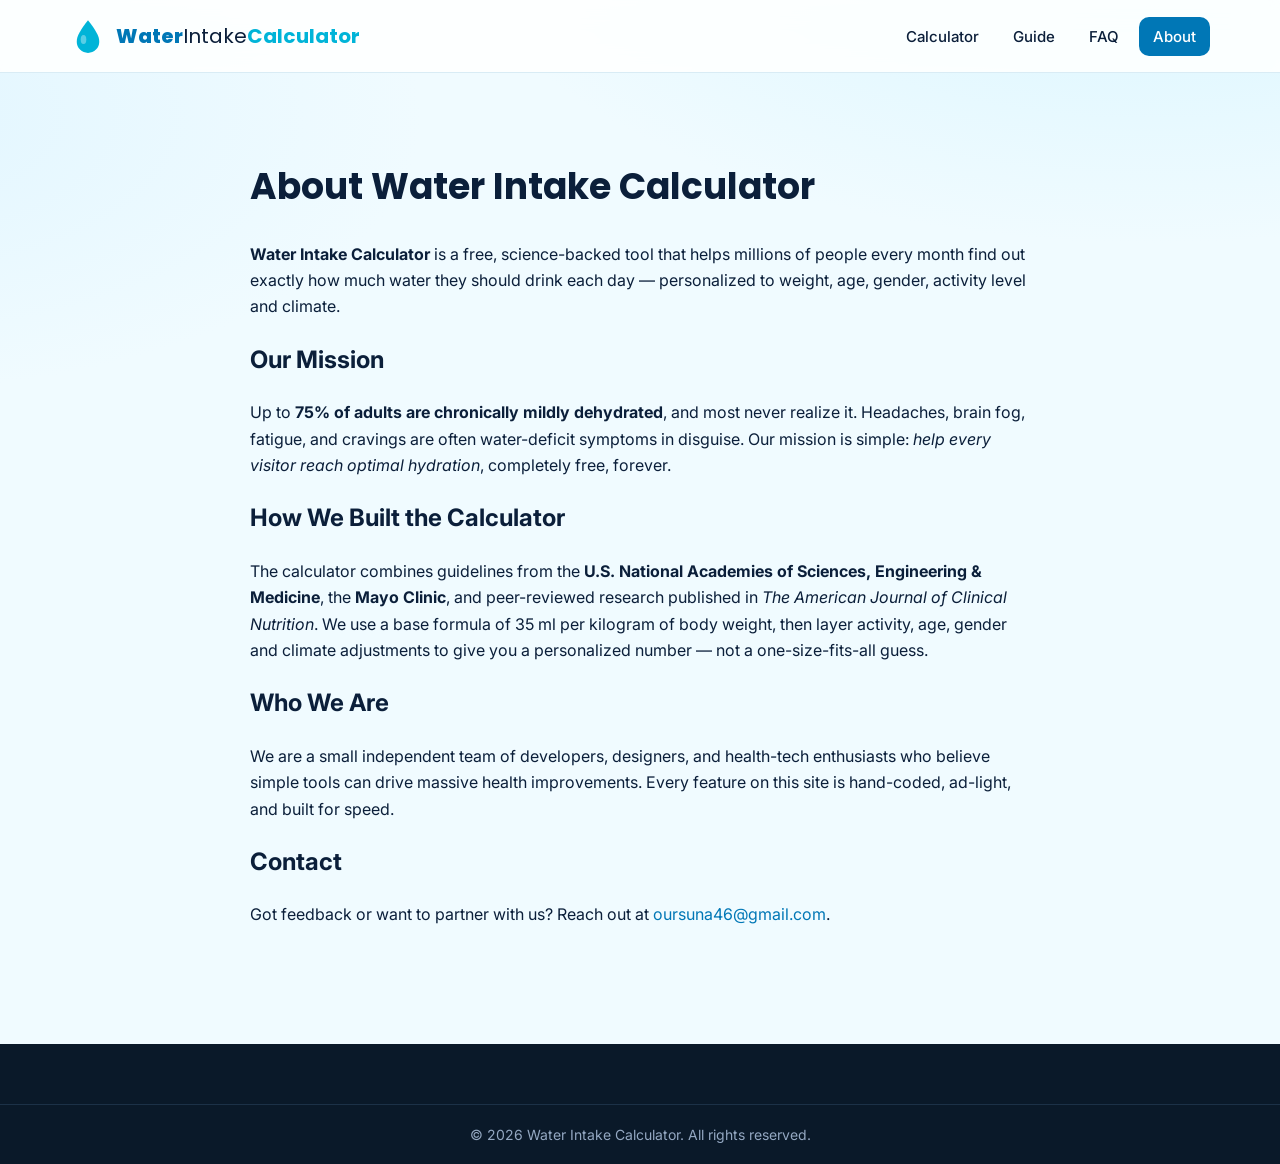
==== about.html @ 1683882d "Add files via upload" ====
<!DOCTYPE html>
<html lang="en">
<head>
<meta charset="UTF-8" />
<meta name="viewport" content="width=device-width, initial-scale=1.0" />
<title>About Us – Water Intake Calculator</title>
<meta name="description" content="About Water Intake Calculator – our mission to help everyone stay properly hydrated using science-based personalized water intake recommendations." />
<link rel="canonical" href="https://waterintakecalculator.github.io/about.html" />
<meta name="robots" content="index, follow" />
<link rel="icon" type="image/svg+xml" href="data:image/svg+xml,%3Csvg xmlns='http://www.w3.org/2000/svg' viewBox='0 0 64 64'%3E%3Cpath d='M32 4 C 18 22, 12 32, 12 42 a20 20 0 0 0 40 0 c0 -10 -6 -20 -20 -38 z' fill='%2300b4d8'/%3E%3C/svg%3E" />
<link rel="preconnect" href="https://fonts.googleapis.com" />
<link href="https://fonts.googleapis.com/css2?family=Inter:wght@400;500;600;700;800&family=Poppins:wght@600;700;800&display=swap" rel="stylesheet" />
<link rel="stylesheet" href="style.css" />
</head>
<body>
<header class="site-header">
  <div class="container header-inner">
    <a href="index.html" class="logo">
      <span class="logo-mark"><svg viewBox="0 0 64 64" width="36" height="36"><path d="M32 4 C 18 22, 12 32, 12 42 a20 20 0 0 0 40 0 c0 -10 -6 -20 -20 -38 z" fill="#00b4d8"/><ellipse cx="24" cy="38" rx="5" ry="8" fill="#ffffff" opacity=".35"/></svg></span>
      <span class="logo-text"><b>Water</b>Intake<span>Calculator</span></span>
    </a>
    <nav class="main-nav"><ul>
      <li><a href="index.html#calculator">Calculator</a></li>
      <li><a href="index.html#article">Guide</a></li>
      <li><a href="index.html#faq">FAQ</a></li>
      <li><a href="about.html" class="btn-link">About</a></li>
    </ul></nav>
  </div>
</header>

<main class="container" style="max-width:820px;padding:60px 20px">
  <h1 style="font-family:Poppins;font-size:36px">About Water Intake Calculator</h1>
  <p><strong>Water Intake Calculator</strong> is a free, science-backed tool that helps millions of people every month find out exactly how much water they should drink each day — personalized to weight, age, gender, activity level and climate.</p>

  <h2>Our Mission</h2>
  <p>Up to <strong>75% of adults are chronically mildly dehydrated</strong>, and most never realize it. Headaches, brain fog, fatigue, and cravings are often water-deficit symptoms in disguise. Our mission is simple: <em>help every visitor reach optimal hydration</em>, completely free, forever.</p>

  <h2>How We Built the Calculator</h2>
  <p>The calculator combines guidelines from the <strong>U.S. National Academies of Sciences, Engineering &amp; Medicine</strong>, the <strong>Mayo Clinic</strong>, and peer-reviewed research published in <em>The American Journal of Clinical Nutrition</em>. We use a base formula of 35 ml per kilogram of body weight, then layer activity, age, gender and climate adjustments to give you a personalized number — not a one-size-fits-all guess.</p>

  <h2>Who We Are</h2>
  <p>We are a small independent team of developers, designers, and health-tech enthusiasts who believe simple tools can drive massive health improvements. Every feature on this site is hand-coded, ad-light, and built for speed.</p>

  <h2>Contact</h2>
  <p>Got feedback or want to partner with us? Reach out at <a href="mailto:oursuna46@gmail.com">oursuna46@gmail.com</a>.</p>
</main>

<footer class="site-footer">
  <div class="footer-bottom"><div class="container"><p>© <span id="y"></span> Water Intake Calculator. All rights reserved.</p></div></div>
</footer>
<script>document.getElementById('y').textContent=new Date().getFullYear();</script>
</body>
</html>
---- style.css ----
/* ========================================================
   WATER INTAKE CALCULATOR – Professional Stylesheet
   Palette: cyan #00d4ff → teal #00b4d8 → deep ocean #0077b6 + sand #fff8e7
   ======================================================== */

:root{
  --primary:#0077b6;
  --primary-2:#00b4d8;
  --primary-3:#00d4ff;
  --accent:#ffd166;
  --bg:#f0fbff;
  --bg-2:#ffffff;
  --text:#0b1f3a;
  --muted:#4d6079;
  --border:#d9ecf5;
  --shadow:0 10px 30px rgba(0,119,182,.10);
  --shadow-lg:0 20px 50px rgba(0,119,182,.18);
  --radius:18px;
  --radius-sm:10px;
  --maxw:1180px;
  --font-body:'Inter',system-ui,-apple-system,Segoe UI,Roboto,Arial,sans-serif;
  --font-head:'Poppins',var(--font-body);
}

*,*::before,*::after{box-sizing:border-box}
html{scroll-behavior:smooth;-webkit-text-size-adjust:100%}
body{
  margin:0;font-family:var(--font-body);color:var(--text);
  background:
    radial-gradient(1200px 600px at 90% -10%, #d6f5ff 0%, transparent 60%),
    radial-gradient(1000px 500px at -10% 10%, #e2f6ff 0%, transparent 55%),
    var(--bg);
  line-height:1.65;-webkit-font-smoothing:antialiased;
}
img{max-width:100%;display:block}
a{color:var(--primary);text-decoration:none}
a:hover{text-decoration:underline}

.container{max-width:var(--maxw);margin:0 auto;padding:0 20px}

/* ============ SKIP LINK ============ */
.skip-link{position:absolute;left:-9999px;top:0;background:var(--primary);color:#fff;padding:10px 16px;border-radius:0 0 8px 0;z-index:9999}
.skip-link:focus{left:0}

/* ============ HEADER ============ */
.site-header{
  position:sticky;top:0;z-index:50;background:rgba(255,255,255,.88);
  backdrop-filter:saturate(150%) blur(12px);border-bottom:1px solid var(--border);
}
.header-inner{display:flex;align-items:center;justify-content:space-between;height:72px;gap:16px}
.logo{display:flex;align-items:center;gap:10px;font-family:var(--font-head);font-size:20px;color:var(--text)}
.logo:hover{text-decoration:none}
.logo-text b{color:var(--primary);font-weight:800}
.logo-text span{color:var(--primary-2);font-weight:700}
.logo-mark{display:inline-flex}
.main-nav ul{display:flex;gap:6px;list-style:none;margin:0;padding:0}
.main-nav a{padding:10px 14px;border-radius:10px;color:var(--text);font-weight:500;font-size:15px}
.main-nav a:hover{background:#e2f6ff;text-decoration:none;color:var(--primary)}
.main-nav .btn-link{background:var(--primary);color:#fff}
.main-nav .btn-link:hover{background:var(--primary-2);color:#fff}

.nav-toggle{display:none;background:none;border:0;width:42px;height:42px;cursor:pointer}
.nav-toggle span{display:block;height:3px;width:24px;margin:5px auto;background:var(--text);border-radius:3px;transition:.25s}
.nav-toggle[aria-expanded="true"] span:nth-child(1){transform:translateY(8px) rotate(45deg)}
.nav-toggle[aria-expanded="true"] span:nth-child(2){opacity:0}
.nav-toggle[aria-expanded="true"] span:nth-child(3){transform:translateY(-8px) rotate(-45deg)}

/* ============ HERO ============ */
.hero{padding:60px 0 30px;position:relative;overflow:hidden}
.hero::before{
  content:"";position:absolute;inset:0;
  background:
    radial-gradient(600px 300px at 80% 20%,rgba(0,212,255,.18),transparent 70%),
    radial-gradient(500px 250px at 10% 80%,rgba(0,119,182,.12),transparent 70%);
  z-index:-1;
}
.hero-grid{display:grid;grid-template-columns:1.05fr 1fr;gap:48px;align-items:center}
.eyebrow{
  display:inline-block;background:#fff;border:1px solid var(--border);
  padding:6px 14px;border-radius:999px;font-size:13px;font-weight:600;color:var(--primary);
  box-shadow:var(--shadow);
}
.hero h1{font-family:var(--font-head);font-size:clamp(28px,4.6vw,52px);line-height:1.1;margin:14px 0 14px;font-weight:800;letter-spacing:-.5px}
.gradient-text{
  background:linear-gradient(90deg,var(--primary),var(--primary-3));
  -webkit-background-clip:text;background-clip:text;color:transparent;
}
.lead{font-size:18px;color:var(--muted);margin:0 0 18px}
.hero-bullets{list-style:none;padding:0;margin:0;display:grid;gap:6px;font-weight:500}
.hero-bullets li{font-size:15px}

/* ============ CALCULATOR CARD ============ */
.calc-card{
  background:linear-gradient(180deg,#fff,#f6fcff);
  border:1px solid var(--border);border-radius:24px;
  box-shadow:var(--shadow-lg);overflow:hidden;
}
.calc-tabs{display:flex;background:#e2f6ff;padding:6px;gap:6px;flex-wrap:wrap}
.tab{
  flex:1;min-width:120px;border:0;background:transparent;padding:12px 8px;border-radius:14px;
  font-weight:600;cursor:pointer;color:var(--muted);font-size:14px;transition:.2s;
}
.tab.active{background:#fff;color:var(--primary);box-shadow:0 4px 14px rgba(0,119,182,.15)}
.tab:hover{color:var(--primary)}
.calc-body{padding:24px 24px 28px}
.form-row{display:grid;grid-template-columns:1fr 1fr;gap:14px;margin-bottom:14px}
.form-row.single{grid-template-columns:1fr}
.form-field label{display:block;font-weight:600;margin-bottom:6px;font-size:14px;color:var(--text)}
.form-field input,.form-field select{
  width:100%;padding:13px 14px;font-size:16px;border:2px solid var(--border);
  border-radius:12px;background:#fff;color:var(--text);font-family:inherit;font-weight:500;
  transition:.15s;
}
.form-field input:focus,.form-field select:focus{outline:none;border-color:var(--primary-2);box-shadow:0 0 0 4px rgba(0,180,216,.15)}
.weight-wrap{position:relative}
.weight-wrap .unit-label{position:absolute;right:14px;top:50%;transform:translateY(-50%);color:var(--muted);font-weight:700;pointer-events:none;font-size:14px}
.weight-wrap input{padding-right:48px}

.btn-primary{
  margin-top:8px;width:100%;padding:16px 20px;border:0;border-radius:14px;cursor:pointer;
  font-weight:700;font-size:17px;color:#fff;
  background:linear-gradient(135deg,var(--primary),var(--primary-3));
  box-shadow:0 10px 24px rgba(0,119,182,.35);transition:.2s;
}
.btn-primary:hover{transform:translateY(-2px);box-shadow:0 14px 30px rgba(0,119,182,.45)}
.btn-primary span{display:inline-block;margin-left:6px;transition:.2s}
.btn-primary:hover span{transform:translateX(4px)}

/* ============ RESULT ============ */
.result{margin-top:22px}
.result-hero{
  background:linear-gradient(135deg,var(--primary),var(--primary-3));
  color:#fff;border-radius:16px;padding:22px 18px;text-align:center;
  box-shadow:0 12px 30px rgba(0,119,182,.25);position:relative;overflow:hidden;
}
.result-hero::before{
  content:"💧";position:absolute;font-size:120px;opacity:.12;right:-10px;top:-20px;
}
.result-hero .label{font-size:13px;text-transform:uppercase;letter-spacing:2px;opacity:.85;font-weight:600;margin-bottom:6px}
.result-hero .big-number{font-family:var(--font-head);font-size:44px;font-weight:800;line-height:1.05;margin:0}
.result-hero .sub{margin-top:6px;opacity:.95;font-weight:500;font-size:14px}

.result-grid{display:grid;grid-template-columns:repeat(4,1fr);gap:10px;margin-top:14px}
.result-card{
  background:#fff;border:1.5px solid var(--border);border-radius:12px;padding:12px 8px;text-align:center;
}
.result-card .rc-val{font-family:var(--font-head);font-size:18px;font-weight:800;color:var(--text)}
.result-card .rc-meta{font-size:11px;color:var(--muted);margin-top:2px;text-transform:uppercase;letter-spacing:1px;font-weight:600}

.glass-bar{margin-top:14px;background:#e2f6ff;border-radius:12px;padding:12px 14px;font-size:14px;color:var(--muted);text-align:center}
.glass-bar b{color:var(--primary);font-weight:700}

.result-tips{margin-top:12px;background:#fff8e7;border-left:4px solid var(--accent);
  padding:12px 14px;font-size:13.5px;color:#5a4a10;border-radius:8px}

/* ============ SECTIONS ============ */
section{padding:60px 0}
.section-title{font-family:var(--font-head);font-size:clamp(24px,3.4vw,38px);text-align:center;font-weight:800;margin:0 0 10px;letter-spacing:-.3px}
.section-sub{text-align:center;color:var(--muted);max-width:760px;margin:0 auto 36px;font-size:17px}

/* ============ HOW IT WORKS ============ */
.how-grid{display:grid;grid-template-columns:repeat(4,1fr);gap:20px}
.how-card{
  background:#fff;border:1px solid var(--border);border-radius:var(--radius);
  padding:24px 20px;text-align:center;box-shadow:var(--shadow);transition:.25s;
}
.how-card:hover{transform:translateY(-4px);box-shadow:var(--shadow-lg)}
.how-num{
  width:46px;height:46px;border-radius:14px;margin:0 auto 14px;
  background:linear-gradient(135deg,var(--primary),var(--primary-3));
  color:#fff;font-weight:800;font-size:20px;display:flex;align-items:center;justify-content:center;
  font-family:var(--font-head);
}
.how-card h3{margin:0 0 6px;font-family:var(--font-head);font-size:18px}
.how-card p{margin:0;color:var(--muted);font-size:14.5px}

/* ============ TABLES ============ */
.table-wrap{overflow-x:auto;background:#fff;border:1px solid var(--border);border-radius:var(--radius);box-shadow:var(--shadow)}
.age-table{width:100%;border-collapse:collapse;min-width:560px}
.age-table th,.age-table td{padding:14px 16px;text-align:left;border-bottom:1px solid var(--border);font-size:15px}
.age-table th{background:#e2f6ff;font-family:var(--font-head);font-weight:700;color:var(--primary)}
.age-table tr:last-child td{border-bottom:0}
.age-table tr:hover td{background:#f6fcff}
.footnote{text-align:center;color:var(--muted);font-size:13.5px;margin-top:14px}

/* ============ ARTICLE ============ */
.article{padding:60px 0;background:#fff;border-top:1px solid var(--border);border-bottom:1px solid var(--border)}
.article-grid{display:grid;grid-template-columns:1fr 200px;gap:40px;align-items:start}
.article-body h2{font-family:var(--font-head);font-size:32px;margin:0 0 16px;letter-spacing:-.3px}
.article-body h3{font-family:var(--font-head);font-size:22px;margin:30px 0 10px;color:var(--primary)}
.article-body p,.article-body li{font-size:16.5px;color:#1f2c44}
.article-body ul,.article-body ol{padding-left:22px}
.article-body li{margin:4px 0}
.article-body blockquote{
  border-left:4px solid var(--primary-2);background:#f0fbff;padding:14px 18px;
  margin:14px 0;border-radius:8px;font-size:16px;color:var(--text);
}

/* ============ FAQ ============ */
.faq details{
  background:#fff;border:1px solid var(--border);border-radius:14px;padding:16px 20px;
  margin-bottom:12px;box-shadow:0 4px 14px rgba(0,119,182,.05);
}
.faq summary{cursor:pointer;font-weight:700;font-size:17px;list-style:none;display:flex;justify-content:space-between;align-items:center}
.faq summary::-webkit-details-marker{display:none}
.faq summary::after{content:"+";font-size:24px;color:var(--primary);font-weight:300;transition:.2s}
.faq details[open] summary::after{transform:rotate(45deg)}
.faq details p{margin:12px 0 0;color:var(--muted)}

/* ============ FOOTER ============ */
.site-footer{background:#0a1929;color:#c5d4e6;padding:60px 0 0;margin-top:40px}
.footer-grid{display:grid;grid-template-columns:1.4fr 1fr 1fr 1.2fr;gap:30px;padding-bottom:36px}
.site-footer h4{color:#fff;font-family:var(--font-head);font-size:16px;margin:0 0 14px;letter-spacing:.3px}
.site-footer ul{list-style:none;padding:0;margin:0}
.site-footer li{margin:6px 0}
.site-footer a{color:#c5d4e6}
.site-footer a:hover{color:#fff}
.logo-footer .logo-text b,.logo-footer .logo-text span{color:#fff}
.logo-footer .logo-text{color:#fff}
.footer-bottom{border-top:1px solid #1c3147;padding:18px 0;font-size:14px;color:#94a8c2;text-align:center}
.footer-bottom p{margin:0}

/* ============ AD STYLES ============ */
.ad-wrap{
  display:flex;flex-direction:column;align-items:center;gap:6px;
  margin:24px auto;padding:14px;background:#fff;
  border:1px dashed var(--border);border-radius:var(--radius-sm);max-width:780px;
}
.ad-label{font-size:11px;text-transform:uppercase;letter-spacing:1.5px;color:#7d8da3;font-weight:600}
.ad-desktop{display:block}
.ad-mobile{display:none}
.ad-rect{max-width:340px}
.ad-banner{max-width:520px}

/* ============ STICKY BOTTOM ============ */
.sticky-bottom-ad{
  position:fixed;left:50%;bottom:8px;transform:translateX(-50%);
  background:#fff;border:1px solid var(--border);border-radius:12px;
  padding:6px 8px 6px 8px;box-shadow:0 -4px 18px rgba(0,0,0,.12);
  z-index:9998;display:flex;flex-direction:column;align-items:center;gap:2px;
}
.sticky-bottom-ad .ad-label{font-size:9px;letter-spacing:1px}
.ad-close{
  position:absolute;top:-10px;right:-10px;width:26px;height:26px;border-radius:50%;
  background:#fff;border:1.5px solid var(--border);color:var(--text);
  font-size:18px;line-height:1;cursor:pointer;box-shadow:0 4px 10px rgba(0,0,0,.1);
  display:flex;align-items:center;justify-content:center;font-weight:700;
}
.ad-close:hover{background:var(--primary);color:#fff;border-color:var(--primary)}

/* ============ SIDEBAR ADS (hidden until scroll into article) ============ */
.article-aside{
  position:sticky;top:90px;display:flex;flex-direction:column;gap:24px;
  opacity:0;visibility:hidden;transform:translateY(20px);
  transition:opacity .5s ease, transform .5s ease, visibility .5s;
}
.article-aside.show{opacity:1;visibility:visible;transform:translateY(0)}
.sidebar-ad{
  position:relative;background:#fff;border:1px solid var(--border);
  border-radius:12px;padding:8px;display:flex;flex-direction:column;
  align-items:center;gap:4px;box-shadow:var(--shadow);
}
.sidebar-ad.hidden{display:none}

/* ============ RESPONSIVE ============ */
@media (max-width:980px){
  .hero-grid{grid-template-columns:1fr;gap:30px}
  .how-grid{grid-template-columns:repeat(2,1fr)}
  .article-grid{grid-template-columns:1fr}
  .article-aside{position:static;flex-direction:row;flex-wrap:wrap;justify-content:center}
  .footer-grid{grid-template-columns:1fr 1fr;gap:24px}
}
@media (max-width:720px){
  section{padding:44px 0}
  .hero{padding:36px 0 20px}
  .main-nav ul{
    position:absolute;top:72px;left:0;right:0;background:#fff;
    flex-direction:column;gap:0;padding:10px 16px 18px;
    border-bottom:1px solid var(--border);
    box-shadow:0 12px 24px rgba(0,0,0,.06);display:none;
  }
  .main-nav.open ul{display:flex}
  .main-nav a{display:block;padding:12px 14px}
  .nav-toggle{display:block}
  .how-grid{grid-template-columns:1fr 1fr}
  .footer-grid{grid-template-columns:1fr 1fr}
  .ad-desktop{display:none}
  .ad-mobile{display:block}
  .result-grid{grid-template-columns:repeat(2,1fr)}
  .form-row{grid-template-columns:1fr}
  .calc-body{padding:20px 16px 24px}
  .result-hero .big-number{font-size:36px}
  .tab{font-size:13px;padding:10px 6px;min-width:0}
}
@media (max-width:480px){
  .footer-grid{grid-template-columns:1fr}
  .how-grid{grid-template-columns:1fr}
  .logo-text{font-size:18px}
  .result-grid{grid-template-columns:1fr 1fr}
}

@media print{
  .site-header,.site-footer,.ad-wrap,.sticky-bottom-ad,.article-aside,#container-e2c2c3904bed6a40219fb955812671f3{display:none!important}
}
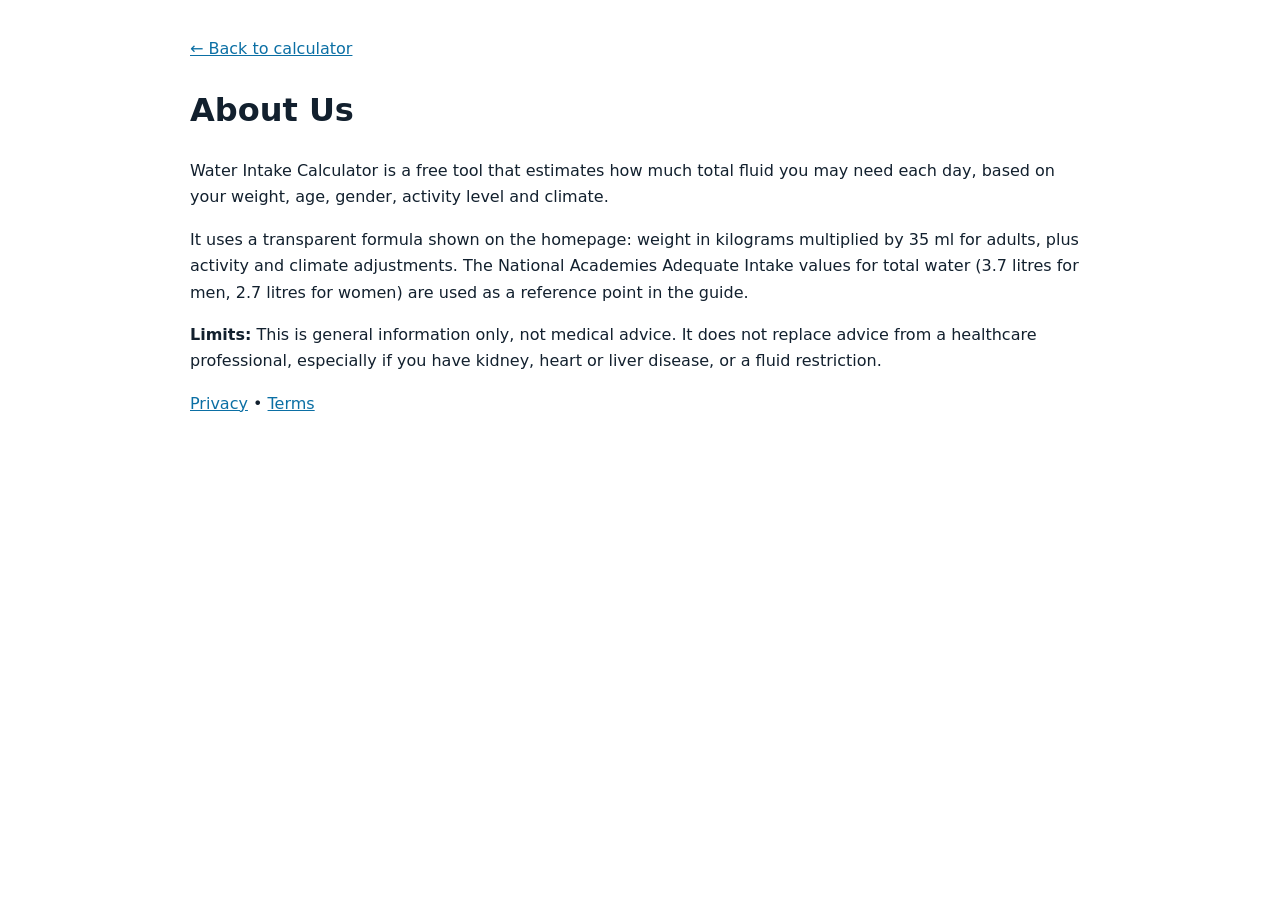
==== commit dc32eb1d: "Add files via upload" ====
--- a/about.html
+++ b/about.html
@@ -1,53 +1,14 @@
 <!DOCTYPE html>
-<html lang="en">
-<head>
-<meta charset="UTF-8" />
-<meta name="viewport" content="width=device-width, initial-scale=1.0" />
-<title>About Us – Water Intake Calculator</title>
-<meta name="description" content="About Water Intake Calculator – our mission to help everyone stay properly hydrated using science-based personalized water intake recommendations." />
-<link rel="canonical" href="https://waterintakecalculator.github.io/about.html" />
-<meta name="robots" content="index, follow" />
-<link rel="icon" type="image/svg+xml" href="data:image/svg+xml,%3Csvg xmlns='http://www.w3.org/2000/svg' viewBox='0 0 64 64'%3E%3Cpath d='M32 4 C 18 22, 12 32, 12 42 a20 20 0 0 0 40 0 c0 -10 -6 -20 -20 -38 z' fill='%2300b4d8'/%3E%3C/svg%3E" />
-<link rel="preconnect" href="https://fonts.googleapis.com" />
-<link href="https://fonts.googleapis.com/css2?family=Inter:wght@400;500;600;700;800&family=Poppins:wght@600;700;800&display=swap" rel="stylesheet" />
-<link rel="stylesheet" href="style.css" />
-</head>
-<body>
-<header class="site-header">
-  <div class="container header-inner">
-    <a href="index.html" class="logo">
-      <span class="logo-mark"><svg viewBox="0 0 64 64" width="36" height="36"><path d="M32 4 C 18 22, 12 32, 12 42 a20 20 0 0 0 40 0 c0 -10 -6 -20 -20 -38 z" fill="#00b4d8"/><ellipse cx="24" cy="38" rx="5" ry="8" fill="#ffffff" opacity=".35"/></svg></span>
-      <span class="logo-text"><b>Water</b>Intake<span>Calculator</span></span>
-    </a>
-    <nav class="main-nav"><ul>
-      <li><a href="index.html#calculator">Calculator</a></li>
-      <li><a href="index.html#article">Guide</a></li>
-      <li><a href="index.html#faq">FAQ</a></li>
-      <li><a href="about.html" class="btn-link">About</a></li>
-    </ul></nav>
-  </div>
-</header>
-
-<main class="container" style="max-width:820px;padding:60px 20px">
-  <h1 style="font-family:Poppins;font-size:36px">About Water Intake Calculator</h1>
-  <p><strong>Water Intake Calculator</strong> is a free, science-backed tool that helps millions of people every month find out exactly how much water they should drink each day — personalized to weight, age, gender, activity level and climate.</p>
-
-  <h2>Our Mission</h2>
-  <p>Up to <strong>75% of adults are chronically mildly dehydrated</strong>, and most never realize it. Headaches, brain fog, fatigue, and cravings are often water-deficit symptoms in disguise. Our mission is simple: <em>help every visitor reach optimal hydration</em>, completely free, forever.</p>
-
-  <h2>How We Built the Calculator</h2>
-  <p>The calculator combines guidelines from the <strong>U.S. National Academies of Sciences, Engineering &amp; Medicine</strong>, the <strong>Mayo Clinic</strong>, and peer-reviewed research published in <em>The American Journal of Clinical Nutrition</em>. We use a base formula of 35 ml per kilogram of body weight, then layer activity, age, gender and climate adjustments to give you a personalized number — not a one-size-fits-all guess.</p>
-
-  <h2>Who We Are</h2>
-  <p>We are a small independent team of developers, designers, and health-tech enthusiasts who believe simple tools can drive massive health improvements. Every feature on this site is hand-coded, ad-light, and built for speed.</p>
-
-  <h2>Contact</h2>
-  <p>Got feedback or want to partner with us? Reach out at <a href="mailto:oursuna46@gmail.com">oursuna46@gmail.com</a>.</p>
-</main>
-
-<footer class="site-footer">
-  <div class="footer-bottom"><div class="container"><p>© <span id="y"></span> Water Intake Calculator. All rights reserved.</p></div></div>
-</footer>
-<script>document.getElementById('y').textContent=new Date().getFullYear();</script>
-</body>
-</html>
+<html lang="en"><head><meta charset="UTF-8"><meta name="viewport" content="width=device-width, initial-scale=1">
+<title>About – Water Intake Calculator</title>
+<meta name="description" content="About the free water intake calculator: what it does, the formula it uses, and its limits.">
+<link rel="canonical" href="https://waterintakecalculator.github.io/about.html">
+<style>body{font-family:system-ui,Arial,sans-serif;max-width:900px;margin:0 auto;padding:20px;color:#12202e;line-height:1.65}a{color:#0b6fa4}</style>
+</head><body>
+<p><a href="index.html">← Back to calculator</a></p>
+<h1>About Us</h1>
+<p>Water Intake Calculator is a free tool that estimates how much total fluid you may need each day, based on your weight, age, gender, activity level and climate.</p>
+<p>It uses a transparent formula shown on the homepage: weight in kilograms multiplied by 35 ml for adults, plus activity and climate adjustments. The National Academies Adequate Intake values for total water (3.7 litres for men, 2.7 litres for women) are used as a reference point in the guide.</p>
+<p><strong>Limits:</strong> This is general information only, not medical advice. It does not replace advice from a healthcare professional, especially if you have kidney, heart or liver disease, or a fluid restriction.</p>
+<p><a href="privacy.html">Privacy</a> • <a href="terms.html">Terms</a></p>
+</body></html>
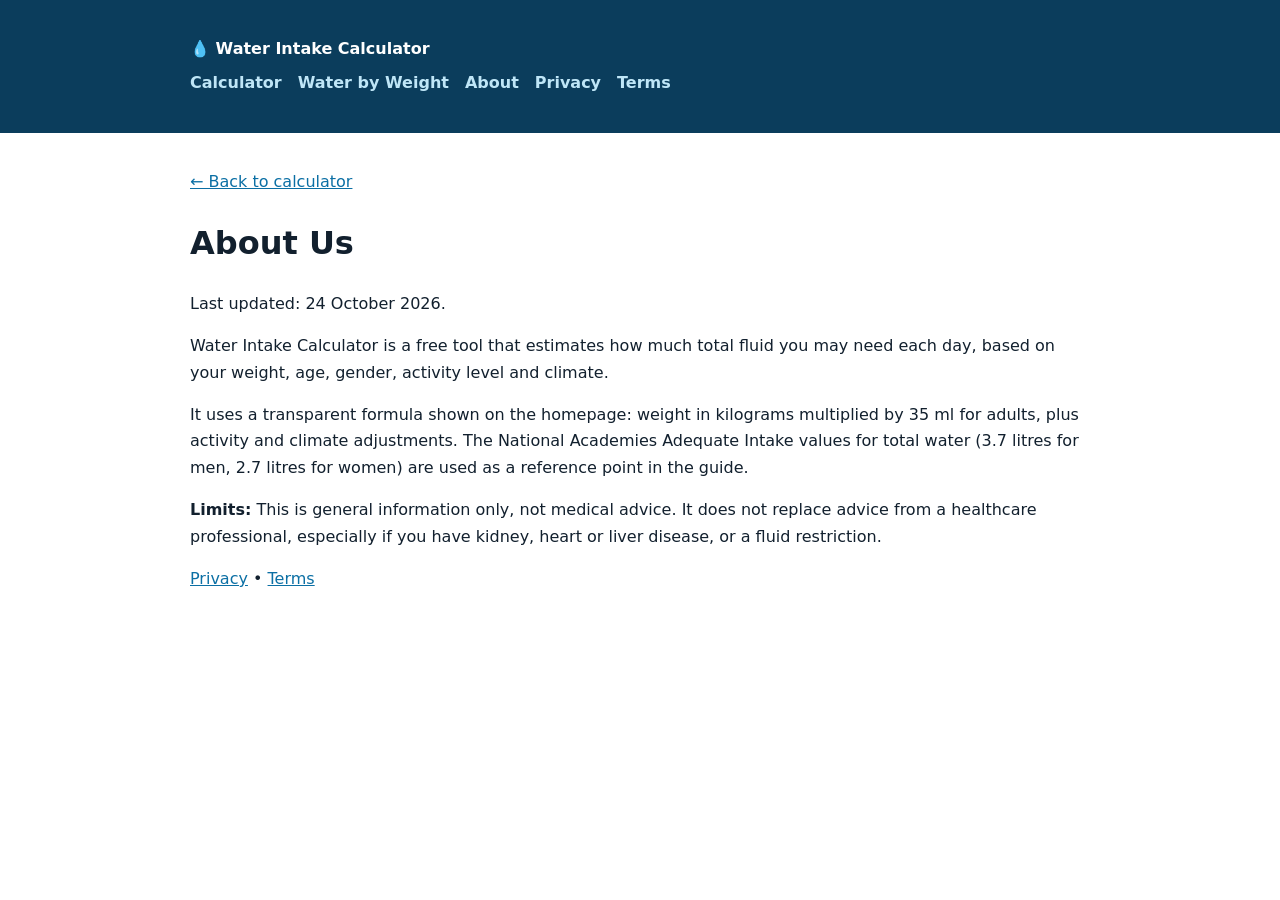
==== commit 64d71072: "Add files via upload" ====
--- a/about.html
+++ b/about.html
@@ -3,12 +3,17 @@
 <title>About – Water Intake Calculator</title>
 <meta name="description" content="About the free water intake calculator: what it does, the formula it uses, and its limits.">
 <link rel="canonical" href="https://waterintakecalculator.github.io/about.html">
-<style>body{font-family:system-ui,Arial,sans-serif;max-width:900px;margin:0 auto;padding:20px;color:#12202e;line-height:1.65}a{color:#0b6fa4}</style>
+<style>body{font-family:system-ui,Arial,sans-serif;margin:0;color:#12202e;line-height:1.65}a{color:#0b6fa4}header{background:#0b3d5c;color:#fff;padding:16px 20px}header a{color:#bfe6f7}.wrap{max-width:900px;margin:0 auto;padding:20px}nav a{margin-right:16px;text-decoration:none;font-weight:600}main{max-width:900px;margin:0 auto;padding:20px}</style>
 </head><body>
+<header><div class="wrap"><strong>💧 Water Intake Calculator</strong>
+<nav style="margin-top:8px"><a href="index.html">Calculator</a><a href="daily-water-by-weight.html">Water by Weight</a><a href="about.html">About</a><a href="privacy.html">Privacy</a><a href="terms.html">Terms</a></nav></div></header>
+<main>
 <p><a href="index.html">← Back to calculator</a></p>
 <h1>About Us</h1>
+<p>Last updated: 24 October 2026.</p>
 <p>Water Intake Calculator is a free tool that estimates how much total fluid you may need each day, based on your weight, age, gender, activity level and climate.</p>
 <p>It uses a transparent formula shown on the homepage: weight in kilograms multiplied by 35 ml for adults, plus activity and climate adjustments. The National Academies Adequate Intake values for total water (3.7 litres for men, 2.7 litres for women) are used as a reference point in the guide.</p>
 <p><strong>Limits:</strong> This is general information only, not medical advice. It does not replace advice from a healthcare professional, especially if you have kidney, heart or liver disease, or a fluid restriction.</p>
 <p><a href="privacy.html">Privacy</a> • <a href="terms.html">Terms</a></p>
+</main>
 </body></html>
